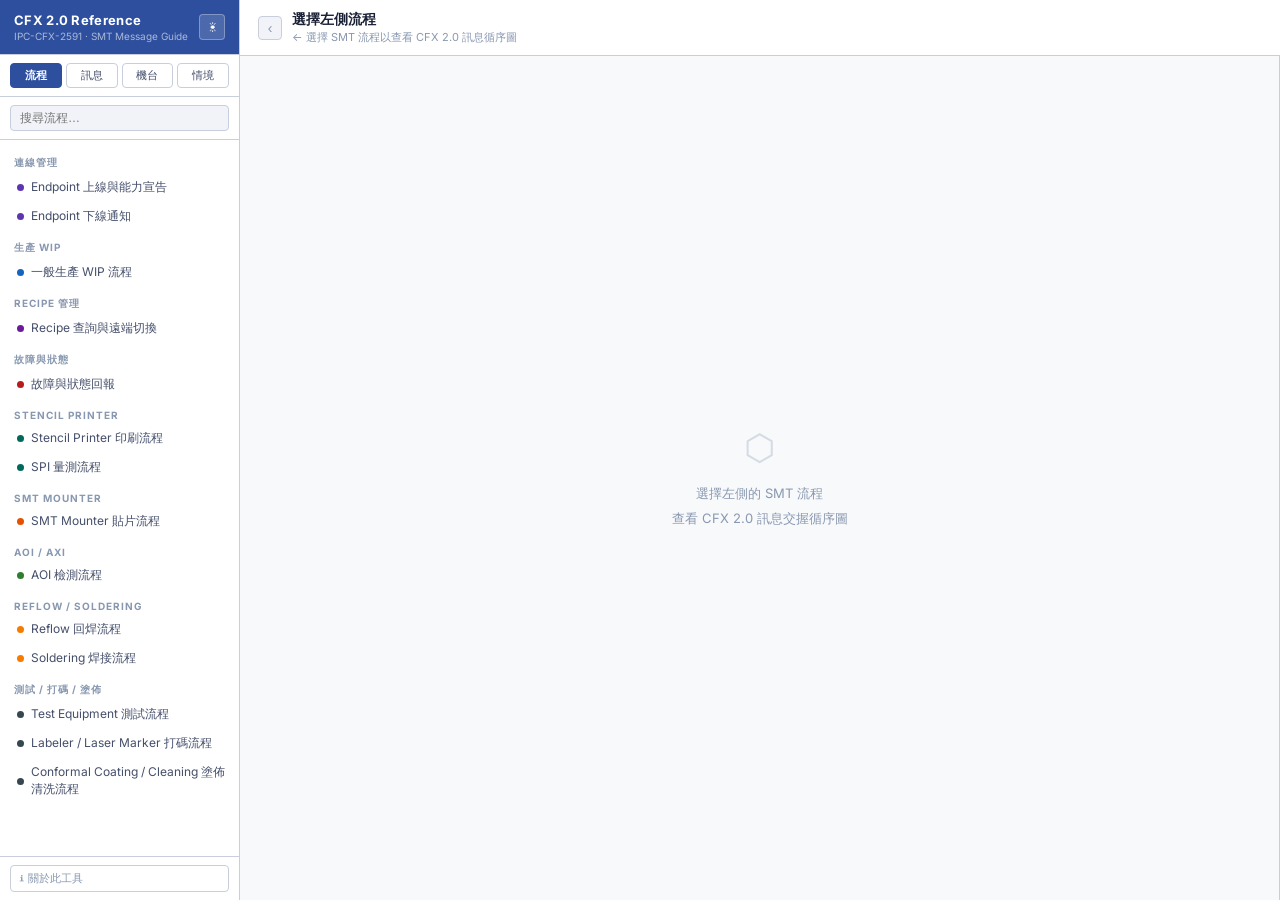
==== index.html @ fb894d46 "feat(ui): add About modal with data source and disclaimer - #sb-footer button 'ℹ 關於此工具' at sidebar b" ====
<!DOCTYPE html>
<html lang="zh-TW">
<head>
<meta charset="UTF-8">
<meta name="viewport" content="width=device-width, initial-scale=1.0">
<title>CFX 2.0 Message Reference</title>
<link rel="preconnect" href="https://fonts.googleapis.com">
<link rel="preconnect" href="https://fonts.gstatic.com" crossorigin>
<link href="https://fonts.googleapis.com/css2?family=Inter:wght@400;500;600;700&display=swap" rel="stylesheet">
<link rel="stylesheet" href="styles.css">
</head>
<body>
<div id="sidebar">
  <header>
    <div style="display:flex;align-items:center;justify-content:space-between">
      <div><h1>CFX 2.0 Reference</h1><p>IPC-CFX-2591 · SMT Message Guide</p></div>
      <button id="theme-toggle" title="切換深色/亮色模式" aria-label="Toggle dark mode">☀</button>
    </div>
  </header>
  <div id="mode-toggle">
    <button class="mtbtn active" data-mode="flows">流程</button>
    <button class="mtbtn" data-mode="messages">訊息</button>
    <button class="mtbtn" data-mode="machines">機台</button>
    <button class="mtbtn" data-mode="scenarios">情境</button>
  </div>
  <div id="search-wrap"><input id="search" placeholder="搜尋流程…"></div>
  <div id="flow-list"></div>
  <footer id="sb-footer">
    <button id="about-btn" title="資料來源與免責聲明">ℹ 關於此工具</button>
  </footer>
</div>

<!-- About Modal -->
<div id="about-modal" class="modal-overlay" hidden>
  <div class="modal-box" role="dialog" aria-modal="true" aria-labelledby="modal-title">
    <div class="modal-header">
      <h3 id="modal-title">關於 CFX 2.0 Reference</h3>
      <button class="modal-close" id="about-close" aria-label="關閉">✕</button>
    </div>
    <div class="modal-body">
      <section>
        <h4>📋 資料來源</h4>
        <p>本工具內容依據 <strong>IPC-CFX-2591</strong>（Connected Factory Exchange）標準規範整理，訊息定義與流程說明參考自：</p>
        <ul>
          <li>IPC-CFX-2591 官方標準文件</li>
          <li><a href="https://www.connectedfactoryexchange.com" target="_blank" rel="noopener">connectedfactoryexchange.com</a> 提供的 SDK 與範例</li>
        </ul>
        <p>訊息資料由人工整理匯入，共收錄 183 筆 CFX 訊息定義。</p>
      </section>
      <section>
        <h4>⚠️ 免責聲明</h4>
        <p>本工具為<strong>非官方</strong>參考用途，僅供學習與開發參考。</p>
        <ul>
          <li>資料內容可能未反映最新版本標準，不保證完整性或正確性</li>
          <li>正式系統實作請以 IPC 發布之官方標準文件為準</li>
          <li>本工具不隸屬於 IPC 組織，亦未獲其背書</li>
        </ul>
      </section>
      <section>
        <h4>🔗 開放原始碼</h4>
        <p>本工具以 MIT 授權開放原始碼，歡迎回報問題或貢獻：<br>
        <a href="https://github.com/FrankLuPcEng/cfx2-reference" target="_blank" rel="noopener">github.com/FrankLuPcEng/cfx2-reference</a></p>
      </section>
    </div>
  </div>
</div>
<div id="main">
  <div id="topbar">
    <button id="sb-toggle" title="收合 / 展開側邊欄" aria-label="Toggle sidebar">‹</button>
    <div style="flex:1">
      <nav id="breadcrumb" style="display:none" aria-label="breadcrumb navigation"></nav>
      <h2 id="ftitle">選擇左側流程</h2><p id="fdesc">← 選擇 SMT 流程以查看 CFX 2.0 訊息循序圖</p>
    </div>
    <span id="fbadge" class="badge" style="display:none"></span>
  </div>
  <div id="view-bar" style="display:none">
    <button class="vbtn active" data-view="diagram">⬡ 流程圖</button>
    <button class="vbtn" data-view="list">≡ 訊息列表</button>
  </div>
  <div class="filter-bar" id="fbar" style="display:none">
    <span style="font-size:10px;color:var(--text3);margin-right:4px">顯示：</span>
    <button class="fbtn active" data-filter="all">全部</button>
    <button class="fbtn" data-filter="request">Request</button>
    <button class="fbtn" data-filter="response">Response</button>
    <button class="fbtn" data-filter="event">Event</button>
  </div>
  <div id="content">
    <div id="seq-panel">
      <div id="empty-state"><div class="ico">⬡</div><p style="font-size:13px;line-height:1.9">選擇左側的 SMT 流程<br>查看 CFX 2.0 訊息交握循序圖</p></div>
      <div id="seqc"></div>
    </div>
    <div id="list-panel" style="display:none"><div id="listc"></div></div>
    <div id="detail-panel" class="hidden"><div id="dp-handle" title="拖曳調整寬度"></div><div id="di"><p style="color:var(--text3);font-size:12px;padding:10px 0">點擊循序圖中的訊息查看格式規範</p></div></div>
  </div>
</div>
<script type="module" src="app.js"></script>
</body>
</html>
---- styles.css ----
:root {
  --bg:#f8f9fb; --bg2:#ffffff; --bg3:#f1f3f8; --bg4:#e8ebf4;
  --border:#c8cedc; --border2:#a0aabe; --accent:#4f6db8; --accent2:#2d4f9e;
  --green:#1a7a40; --amber:#b45d00; --red:#c0392b;
  --text:#1a2035; --text2:#454f6b; --text3:#8898b0;
  --mono:'Courier New',monospace; --sans:'Inter',system-ui,-apple-system,sans-serif;
  --shadow:0 1px 4px rgba(0,0,0,0.08);
}
[data-theme="dark"] {
  --bg:#161922; --bg2:#1f2335; --bg3:#252a3d; --bg4:#2c3250;
  --border:#2e3450; --border2:#454e70; --accent:#6b8dd6; --accent2:#4f6db8;
  --green:#3dba6e; --amber:#e0922a; --red:#e05252;
  --text:#dde1f0; --text2:#9ca3bf; --text3:#556080;
  --shadow:0 1px 6px rgba(0,0,0,0.35);
}
*{box-sizing:border-box;margin:0;padding:0;}
body{background:var(--bg);color:var(--text);font-family:var(--sans);font-size:13px;display:flex;height:100vh;overflow:hidden;transition:background 0.2s,color 0.2s;}
#sidebar{width:240px;min-width:240px;background:var(--bg2);border-right:1px solid var(--border);display:flex;flex-direction:column;overflow:hidden;box-shadow:var(--shadow);transition:width 0.22s ease,min-width 0.22s ease,background 0.2s;}
#sidebar.collapsed{width:0;min-width:0;border-right:none;}
#sidebar header{padding:12px 14px;border-bottom:1px solid var(--border);background:var(--accent2);}
#sidebar header h1{font-size:13px;font-weight:700;color:#fff;letter-spacing:0.3px;}
#sidebar header p{font-size:10px;color:rgba(255,255,255,0.6);margin-top:2px;}
#theme-toggle{background:rgba(255,255,255,0.15);border:1px solid rgba(255,255,255,0.3);color:#fff;border-radius:4px;width:26px;height:26px;font-size:13px;cursor:pointer;flex-shrink:0;display:flex;align-items:center;justify-content:center;transition:background 0.15s;}
#theme-toggle:hover{background:rgba(255,255,255,0.28);}
#search-wrap{padding:8px 10px;border-bottom:1px solid var(--border);}
#search{width:100%;background:var(--bg3);border:1px solid var(--border);border-radius:4px;color:var(--text);font-size:12px;padding:5px 9px;outline:none;}
#search:focus{border-color:var(--accent);}
#flow-list{overflow-y:auto;flex:1;padding:6px 0;}
#sb-footer{border-top:1px solid var(--border);padding:8px 10px;flex-shrink:0;}
#about-btn{width:100%;background:none;border:1px solid var(--border);border-radius:4px;color:var(--text3);font-size:11px;padding:5px 8px;cursor:pointer;text-align:left;transition:background 0.15s,color 0.15s;}
#about-btn:hover{background:var(--bg3);color:var(--text);}
/* Modal */
.modal-overlay{position:fixed;inset:0;background:rgba(0,0,0,0.55);display:flex;align-items:center;justify-content:center;z-index:1000;backdrop-filter:blur(2px);}
.modal-overlay[hidden]{display:none;}
.modal-box{background:var(--bg2);border:1px solid var(--border);border-radius:10px;width:min(560px,92vw);max-height:85vh;display:flex;flex-direction:column;box-shadow:0 20px 60px rgba(0,0,0,0.35);animation:modal-in 0.18s ease;}
@keyframes modal-in{from{opacity:0;transform:translateY(-12px)}to{opacity:1;transform:translateY(0)}}
.modal-header{display:flex;align-items:center;justify-content:space-between;padding:16px 20px;border-bottom:1px solid var(--border);}
.modal-header h3{font-size:15px;font-weight:700;}
.modal-close{background:none;border:none;color:var(--text3);font-size:16px;cursor:pointer;width:28px;height:28px;border-radius:4px;display:flex;align-items:center;justify-content:center;transition:background 0.1s;}
.modal-close:hover{background:var(--bg3);color:var(--text);}
.modal-body{overflow-y:auto;padding:20px;display:flex;flex-direction:column;gap:20px;}
.modal-body section h4{font-size:12px;font-weight:700;text-transform:uppercase;letter-spacing:0.5px;color:var(--text3);margin-bottom:8px;}
.modal-body section p{font-size:13px;line-height:1.7;color:var(--text2);margin-bottom:6px;}
.modal-body section ul{padding-left:18px;display:flex;flex-direction:column;gap:4px;}
.modal-body section li{font-size:12px;line-height:1.6;color:var(--text2);}
.modal-body a{color:var(--accent);text-decoration:none;}
.modal-body a:hover{text-decoration:underline;}
.grp-hdr{font-size:10px;font-weight:700;letter-spacing:1px;text-transform:uppercase;color:var(--text3);padding:10px 14px 3px;}
.flow-item{display:flex;align-items:center;gap:7px;padding:6px 14px;cursor:pointer;border-left:3px solid transparent;font-size:12px;color:var(--text2);transition:all 0.1s;}
.flow-item:hover{background:var(--bg3);color:var(--text);}
.flow-item.active{background:var(--bg4);border-left-color:var(--accent);color:var(--accent2);font-weight:600;}
.dot{width:7px;height:7px;border-radius:50%;flex-shrink:0;}
#main{flex:1;display:flex;flex-direction:column;overflow:hidden;transition:background 0.2s;}
#topbar{padding:10px 18px;border-bottom:1px solid var(--border);background:var(--bg2);display:flex;align-items:center;gap:10px;transition:background 0.2s,border-color 0.2s;}
#sb-toggle{background:var(--bg3);border:1px solid var(--border);border-radius:4px;color:var(--text3);width:24px;height:24px;font-size:14px;cursor:pointer;flex-shrink:0;display:flex;align-items:center;justify-content:center;transition:background 0.15s,color 0.15s;}
#sb-toggle:hover{background:var(--bg4);color:var(--text);}
#topbar h2{font-size:14px;font-weight:700;flex:1;}
#topbar p{font-size:11px;color:var(--text3);margin-top:1px;}
.badge{font-size:10px;font-weight:700;padding:2px 8px;border-radius:20px;border:1px solid;flex-shrink:0;}
.filter-bar{display:flex;gap:5px;padding:8px 18px;border-bottom:1px solid var(--border);background:var(--bg2);align-items:center;}
.fbtn{font-size:11px;padding:3px 10px;border-radius:20px;border:1px solid var(--border2);background:none;color:var(--text2);cursor:pointer;}
.fbtn:hover{border-color:var(--accent);color:var(--accent2);}
.fbtn.active{background:var(--accent2);border-color:var(--accent2);color:#fff;}
#content{flex:1;display:flex;overflow:hidden;}
#seq-panel{flex:1;overflow:auto;padding:24px 28px;background:var(--bg);}
#empty-state{display:flex;flex-direction:column;align-items:center;justify-content:center;height:100%;color:var(--text3);text-align:center;}
#empty-state .ico{font-size:36px;margin-bottom:12px;opacity:0.3;}
#detail-panel{width:400px;min-width:400px;background:var(--bg2);border-left:1px solid var(--border);overflow-y:auto;position:relative;transition:width 0.2s;}
#detail-panel.resizing{transition:none;}
#dp-handle{position:absolute;left:0;top:0;bottom:0;width:5px;cursor:col-resize;background:transparent;z-index:10;transition:background 0.15s;}
#dp-handle:hover,#dp-handle.dragging{background:var(--accent);opacity:0.45;}
#main.msg-mode #seq-panel{display:none;}
#main.msg-mode #detail-panel,
#main.msg-mode #detail-panel.hidden{width:100%;min-width:0;border-left:none;overflow-y:auto;}
#detail-panel.hidden{width:0;min-width:0;overflow:hidden;}
#di{padding:18px;min-width:0;}
.dt{font-size:15px;font-weight:700;margin-bottom:2px;}
.ds{font-size:11px;color:var(--text3);margin-bottom:10px;}
.sl{font-size:10px;font-weight:700;text-transform:uppercase;letter-spacing:1px;color:var(--text3);margin:14px 0 6px;border-top:1px solid var(--border);padding-top:10px;}
.sl:first-of-type{border-top:none;padding-top:0;margin-top:6px;}
.cb{background:var(--bg3);border:1px solid var(--border);border-radius:4px;padding:10px 12px;font-family:var(--mono);font-size:11px;color:var(--accent);overflow-x:auto;line-height:1.6;white-space:pre;position:relative;}
.cb-wrap{position:relative;}
.copy-btn{position:absolute;top:6px;right:6px;background:var(--bg4);border:1px solid var(--border2);color:var(--text2);font-size:10px;padding:2px 8px;border-radius:3px;cursor:pointer;opacity:0;transition:opacity 0.15s,background 0.1s;}
.cb-wrap:hover .copy-btn{opacity:1;}
.copy-btn:hover{background:var(--accent2);border-color:var(--accent2);color:#fff;}
.copy-btn.copied{background:var(--green);border-color:var(--green);color:#fff;opacity:1;}
.ft{width:100%;border-collapse:collapse;font-size:11.5px;}
.ft th{text-align:left;color:var(--text3);font-size:10px;font-weight:700;text-transform:uppercase;letter-spacing:0.7px;padding:5px 7px;border-bottom:1px solid var(--border);background:var(--bg3);}
.ft td{padding:6px 7px;border-bottom:1px solid var(--border);vertical-align:top;}
.ft tr:last-child td{border-bottom:none;}
.fn{font-family:var(--mono);color:var(--accent2);font-size:11px;}
.ftype{font-family:var(--mono);color:var(--amber);font-size:11px;}
.rb{font-size:9px;padding:1px 5px;border-radius:3px;font-weight:700;}
.rb.req{background:#fde8e8;color:#c0392b;border:1px solid #f5c6c6;}
.rb.opt{background:#f1f3f8;color:var(--text3);border:1px solid var(--border);}
.nb{background:var(--bg3);border:1px solid var(--amber);border-radius:4px;padding:8px 10px;font-size:11px;color:var(--amber);margin-top:8px;line-height:1.6;}
.xbtn{float:right;background:none;border:1px solid var(--border);color:var(--text3);font-size:12px;width:22px;height:22px;border-radius:3px;cursor:pointer;}
.xbtn:hover{background:var(--bg3);}
::-webkit-scrollbar{width:5px;height:5px;}
::-webkit-scrollbar-track{background:transparent;}
::-webkit-scrollbar-thumb{background:var(--border2);border-radius:3px;}
#mode-toggle{display:flex;gap:4px;padding:8px 10px;border-bottom:1px solid var(--border);}
.mtbtn{flex:1;font-size:11px;padding:4px 0;border-radius:4px;border:1px solid var(--border);background:none;color:var(--text2);cursor:pointer;font-weight:500;}
.mtbtn:hover{border-color:var(--accent);color:var(--accent2);}
.mtbtn.active{background:var(--accent2);border-color:var(--accent2);color:#fff;font-weight:600;}
.msg-item{display:flex;align-items:center;gap:7px;padding:5px 14px;cursor:pointer;border-left:3px solid transparent;font-size:12px;color:var(--text2);transition:all 0.1s;}
.msg-item:hover{background:var(--bg3);color:var(--text);}
.msg-item.active{background:var(--bg4);border-left-color:var(--accent);color:var(--accent2);}
.msg-dir{font-size:8px;font-weight:700;padding:1px 4px;border-radius:3px;border:1px solid;flex-shrink:0;letter-spacing:0.5px;}
.msg-name{overflow:hidden;text-overflow:ellipsis;white-space:nowrap;}
/* ── Machine perspective ───────────────────────── */
.machine-item{display:flex;align-items:center;gap:7px;padding:6px 14px;cursor:pointer;border-left:3px solid transparent;font-size:12px;color:var(--text2);transition:all 0.1s;}
.machine-item:hover{background:var(--bg3);color:var(--text);}
.machine-item.active{background:var(--bg4);border-left-color:var(--accent);color:var(--accent2);font-weight:600;}
.mach-detail{padding:8px 0 24px;}
.mach-section-hdr{font-size:10px;font-weight:700;text-transform:uppercase;letter-spacing:1px;color:var(--text3);padding:14px 24px 6px;border-top:1px solid var(--border);}
.mach-section-hdr:first-child{border-top:none;}
.flow-card{display:flex;align-items:flex-start;gap:10px;padding:9px 24px;cursor:pointer;border-left:3px solid transparent;transition:all 0.1s;}
.flow-card:hover{background:var(--bg3);border-left-color:var(--accent);}
.flow-card-body{flex:1;min-width:0;}
.flow-card-label{font-size:13px;font-weight:600;color:var(--text);}
.flow-card-desc{font-size:11px;color:var(--text3);margin-top:2px;white-space:nowrap;overflow:hidden;text-overflow:ellipsis;}
.flow-card-badge{font-size:9px;font-weight:700;padding:2px 7px;border-radius:20px;border:1px solid;white-space:nowrap;flex-shrink:0;align-self:center;}
.mach-summary{padding:14px 24px;font-size:11px;color:var(--text3);border-top:1px solid var(--border);margin-top:4px;}
.no-specific{padding:10px 24px;font-size:12px;color:var(--text3);font-style:italic;}
/* ── Breadcrumb ─────────────────────────────────── */
#breadcrumb{font-size:10px;color:var(--text3);margin-bottom:4px;display:flex;align-items:center;gap:0;flex-wrap:wrap;}
#breadcrumb a{color:var(--text3);text-decoration:none;transition:color 0.1s;}
#breadcrumb a:hover{color:var(--accent);}
.bc-sep{margin:0 5px;opacity:0.45;}
.bc-dot{width:6px;height:6px;border-radius:50%;display:inline-block;margin-right:3px;vertical-align:middle;}
.bc-cur{color:var(--text2);font-weight:600;}
/* ── View toggle bar ────────────────────────────── */
#view-bar{display:flex;gap:6px;padding:7px 18px;border-bottom:1px solid var(--border);background:var(--bg2);align-items:center;}
.vbtn{font-size:11px;padding:3px 12px;border-radius:4px;border:1px solid var(--border);background:none;color:var(--text2);cursor:pointer;font-weight:500;transition:all 0.1s;}
.vbtn:hover{border-color:var(--accent);color:var(--accent2);}
.vbtn.active{background:var(--accent2);border-color:var(--accent2);color:#fff;font-weight:600;}
/* ── List panel ─────────────────────────────────── */
#list-panel{flex:1;overflow:auto;padding:16px 24px;background:var(--bg);}
.list-step{display:flex;align-items:center;gap:8px;padding:7px 10px;border-radius:5px;cursor:pointer;transition:background 0.1s;border:1px solid transparent;margin-bottom:3px;}
.list-step:hover{background:var(--bg3);}
.list-step.active{background:var(--bg4);border-color:var(--accent);}
.list-step.no-spec{cursor:default;opacity:0.65;}
.list-step-num{width:20px;height:20px;border-radius:50%;background:var(--bg4);color:var(--text3);font-size:9px;font-weight:700;display:flex;align-items:center;justify-content:center;flex-shrink:0;}
.list-step.active .list-step-num{background:var(--accent2);color:#fff;}
.list-step-via{font-size:10px;color:var(--text3);flex-shrink:0;white-space:nowrap;min-width:100px;}
.list-step-name{font-size:11px;color:var(--text);font-family:var(--mono);overflow:hidden;text-overflow:ellipsis;white-space:nowrap;flex:1;}
.list-step-name.raw{color:var(--text3);}
.list-step-note{font-size:9px;color:var(--text3);font-style:italic;white-space:nowrap;}
/* ── Participant chips (in overview) ────────────── */
.part-chips{display:flex;flex-wrap:wrap;gap:4px;margin-top:6px;}
.part-chip{font-size:9px;padding:2px 7px;border-radius:10px;border:1px solid var(--border);color:var(--text3);background:var(--bg3);}
/* ── SVG active glow (applied via class on outer div) ── */
.seqc-has-active svg [data-msg].msg-active rect{stroke-width:2;}

.scenario-item{display:flex;align-items:center;gap:7px;padding:6px 14px;cursor:pointer;border-left:3px solid transparent;font-size:12px;color:var(--text2);transition:all 0.1s;}
.scenario-item:hover{background:var(--bg3);color:var(--text);}
.scenario-item.active{background:var(--bg4);border-left-color:var(--accent);color:var(--accent2);font-weight:600;}
.scenario-item-icon{font-size:14px;line-height:1;flex-shrink:0;}
.scenario-item-body{min-width:0;}
.scenario-item-label{font-weight:600;white-space:nowrap;overflow:hidden;text-overflow:ellipsis;}
.scenario-item-desc{font-size:10px;color:var(--text3);white-space:nowrap;overflow:hidden;text-overflow:ellipsis;}
.scenario-detail{padding:8px 0 24px;}
.scenario-narrative{padding:12px 24px 16px;font-size:12px;color:var(--text2);line-height:1.7;font-style:italic;border-bottom:1px solid var(--border);}
.scenario-step-num{display:inline-flex;align-items:center;justify-content:center;width:20px;height:20px;border-radius:50%;background:var(--accent);color:#fff;font-size:10px;font-weight:700;flex-shrink:0;margin-top:2px;}
.machine-chip{display:inline-block;font-size:9px;padding:1px 6px;border-radius:10px;border:1px solid var(--border);color:var(--text3);margin:2px 2px 0 0;}
.scenario-chips{padding:4px 24px 2px 57px;display:flex;flex-wrap:wrap;gap:2px;}
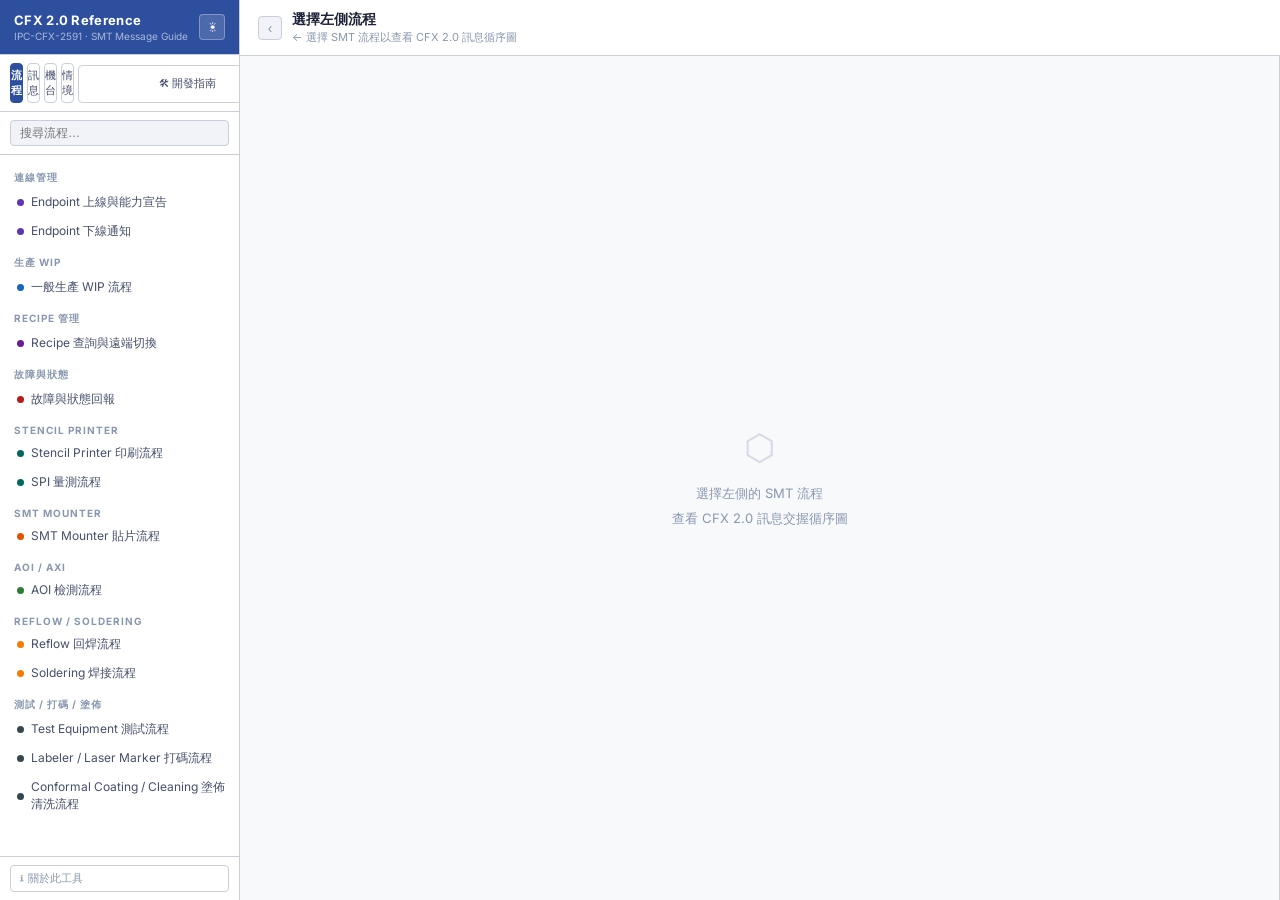
==== commit 77860d3c: "feat(dev-guide): add Developer Guide mode and message panel enrichment Feature A - Dev Guide (new 5t" ====
--- a/index.html
+++ b/index.html
@@ -22,6 +22,7 @@
     <button class="mtbtn" data-mode="messages">訊息</button>
     <button class="mtbtn" data-mode="machines">機台</button>
     <button class="mtbtn" data-mode="scenarios">情境</button>
+    <button class="mtbtn mtbtn-guide" data-mode="guide">🛠 開發指南</button>
   </div>
   <div id="search-wrap"><input id="search" placeholder="搜尋流程…"></div>
   <div id="flow-list"></div>
--- a/styles.css
+++ b/styles.css
@@ -165,3 +165,70 @@
 .scenario-step-num{display:inline-flex;align-items:center;justify-content:center;width:20px;height:20px;border-radius:50%;background:var(--accent);color:#fff;font-size:10px;font-weight:700;flex-shrink:0;margin-top:2px;}
 .machine-chip{display:inline-block;font-size:9px;padding:1px 6px;border-radius:10px;border:1px solid var(--border);color:var(--text3);margin:2px 2px 0 0;}
 .scenario-chips{padding:4px 24px 2px 57px;display:flex;flex-wrap:wrap;gap:2px;}
+
+/* ── Guide mode button (5th, full-width row) ───────── */
+.mtbtn-guide{flex:1 0 100%;margin-top:2px;font-size:10.5px;}
+
+/* ── Guide sidebar TOC ──────────────────────────────── */
+.guide-toc-item{display:flex;align-items:center;gap:8px;padding:7px 14px;cursor:pointer;border-left:3px solid transparent;font-size:12px;color:var(--text2);transition:all 0.1s;}
+.guide-toc-item:hover{background:var(--bg3);color:var(--text);}
+.guide-toc-item.active{background:var(--bg4);border-left-color:var(--accent);color:var(--accent2);font-weight:600;}
+.guide-toc-icon{font-size:14px;line-height:1;flex-shrink:0;}
+
+/* ── Guide main content ─────────────────────────────── */
+.guide-content{max-width:760px;padding-bottom:40px;}
+.guide-section{margin-bottom:36px;}
+.guide-section h3{font-size:16px;font-weight:700;color:var(--text);margin-bottom:6px;}
+.guide-section h4{font-size:12px;font-weight:700;text-transform:uppercase;letter-spacing:0.5px;color:var(--text3);margin:18px 0 8px;}
+.guide-section p{font-size:12.5px;color:var(--text2);line-height:1.75;margin-bottom:8px;}
+.guide-section ul,.guide-section ol{padding-left:20px;display:flex;flex-direction:column;gap:4px;margin-bottom:8px;}
+.guide-section li{font-size:12px;color:var(--text2);line-height:1.6;}
+.guide-divider{border:none;border-top:1px solid var(--border);margin:8px 0 28px;}
+
+/* Architecture diagram */
+.arch-diagram{display:flex;align-items:center;justify-content:center;gap:0;margin:16px 0;padding:16px;background:var(--bg3);border:1px solid var(--border);border-radius:8px;flex-wrap:wrap;gap:4px;}
+.arch-box{background:var(--bg2);border:2px solid var(--border2);border-radius:6px;padding:10px 14px;text-align:center;min-width:110px;}
+.arch-box.highlight{border-color:var(--accent);background:var(--accent)18;}
+.arch-box-title{font-size:12px;font-weight:700;color:var(--text);}
+.arch-box-sub{font-size:10px;color:var(--text3);margin-top:2px;}
+.arch-arrow{display:flex;flex-direction:column;align-items:center;gap:2px;padding:0 4px;}
+.arch-arrow-line{font-size:18px;color:var(--accent);line-height:1;}
+.arch-arrow-label{font-size:9px;color:var(--text3);white-space:nowrap;text-align:center;}
+
+/* Pseudo-code block */
+.guide-code{background:var(--bg3);border:1px solid var(--border);border-radius:6px;padding:12px 14px;font-family:var(--mono);font-size:11.5px;color:var(--accent);line-height:1.7;white-space:pre;overflow-x:auto;margin:8px 0 4px;}
+.guide-code-note{font-size:10px;color:var(--text3);margin-bottom:12px;font-style:italic;}
+
+/* CFXHandle breakdown */
+.handle-breakdown{display:flex;gap:0;margin:12px 0;border:1px solid var(--border);border-radius:6px;overflow:hidden;}
+.handle-part{flex:1;padding:8px 10px;text-align:center;border-right:1px solid var(--border);}
+.handle-part:last-child{border-right:none;}
+.handle-part-val{font-family:var(--mono);font-size:11px;font-weight:700;color:var(--accent2);}
+.handle-part-label{font-size:9px;color:var(--text3);margin-top:3px;}
+
+/* Step list for getting-started */
+.guide-steps{display:flex;flex-direction:column;gap:12px;margin:8px 0;}
+.guide-step{display:flex;gap:12px;align-items:flex-start;}
+.guide-step-num{width:24px;height:24px;border-radius:50%;background:var(--accent2);color:#fff;font-size:11px;font-weight:700;display:flex;align-items:center;justify-content:center;flex-shrink:0;margin-top:1px;}
+.guide-step-body{flex:1;min-width:0;}
+.guide-step-title{font-size:12.5px;font-weight:600;color:var(--text);margin-bottom:3px;}
+.guide-step-desc{font-size:11.5px;color:var(--text2);line-height:1.6;}
+
+/* Pattern cards */
+.guide-pattern{background:var(--bg3);border:1px solid var(--border);border-radius:6px;padding:14px;margin-bottom:12px;}
+.guide-pattern-title{font-size:12px;font-weight:700;color:var(--text);margin-bottom:6px;}
+
+/* ── Flow backlinks (in message detail panel) ──────── */
+.flow-chips{display:flex;flex-wrap:wrap;gap:5px;margin-top:4px;}
+.flow-chip{font-size:10px;padding:2px 9px;border-radius:12px;border:1px solid var(--border);color:var(--text2);background:none;cursor:pointer;transition:all 0.1s;}
+.flow-chip:hover{background:var(--bg3);filter:brightness(1.1);}
+
+/* ── AMQP topic row (in message detail panel) ─────── */
+.amqp-topic-row{display:flex;align-items:center;gap:7px;padding:6px 10px;background:var(--bg3);border:1px solid var(--border);border-radius:5px;margin:10px 0 4px;flex-wrap:wrap;}
+.amqp-topic-label{font-size:9px;font-weight:700;text-transform:uppercase;letter-spacing:0.7px;color:var(--text3);flex-shrink:0;}
+.amqp-topic-val{font-family:var(--mono);font-size:11px;color:var(--accent2);flex:1;min-width:0;overflow:hidden;text-overflow:ellipsis;white-space:nowrap;}
+.amqp-topic-val em{color:var(--text3);font-style:italic;}
+.amqp-topic-note{font-size:11px;color:var(--text3);font-style:italic;}
+.amqp-copy-btn{font-size:9px;padding:2px 7px;border-radius:3px;border:1px solid var(--border2);background:none;color:var(--text3);cursor:pointer;flex-shrink:0;transition:all 0.1s;}
+.amqp-copy-btn:hover{background:var(--accent2);border-color:var(--accent2);color:#fff;}
+.amqp-copy-btn.copied{background:var(--green);border-color:var(--green);color:#fff;}
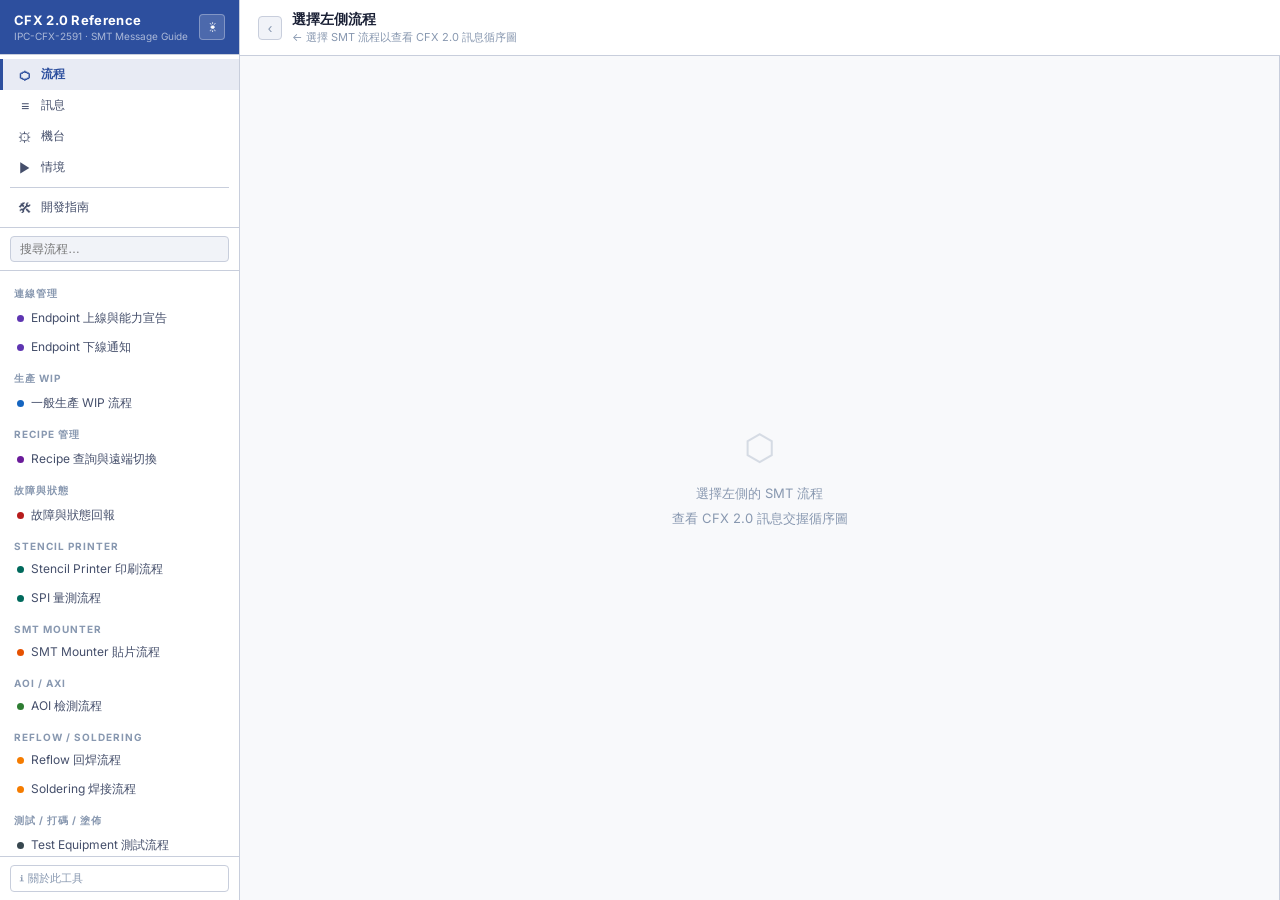
==== commit 44e158a7: "refactor: replace #mode-toggle tabs with #mode-nav Activity Bar nav - Replace horizontal tab buttons" ====
--- a/index.html
+++ b/index.html
@@ -17,13 +17,14 @@
       <button id="theme-toggle" title="切換深色/亮色模式" aria-label="Toggle dark mode">☀</button>
     </div>
   </header>
-  <div id="mode-toggle">
-    <button class="mtbtn active" data-mode="flows">流程</button>
-    <button class="mtbtn" data-mode="messages">訊息</button>
-    <button class="mtbtn" data-mode="machines">機台</button>
-    <button class="mtbtn" data-mode="scenarios">情境</button>
-    <button class="mtbtn mtbtn-guide" data-mode="guide">🛠 開發指南</button>
-  </div>
+  <nav id="mode-nav" aria-label="視角選擇">
+    <button class="nav-item active" data-mode="flows"><span class="nav-item-icon">⬡</span>流程</button>
+    <button class="nav-item" data-mode="messages"><span class="nav-item-icon">≡</span>訊息</button>
+    <button class="nav-item" data-mode="machines"><span class="nav-item-icon">⚙</span>機台</button>
+    <button class="nav-item" data-mode="scenarios"><span class="nav-item-icon">▶</span>情境</button>
+    <div class="nav-sep"></div>
+    <button class="nav-item" data-mode="guide"><span class="nav-item-icon">🛠</span>開發指南</button>
+  </nav>
   <div id="search-wrap"><input id="search" placeholder="搜尋流程…"></div>
   <div id="flow-list"></div>
   <footer id="sb-footer">
--- a/styles.css
+++ b/styles.css
@@ -99,10 +99,12 @@
 ::-webkit-scrollbar{width:5px;height:5px;}
 ::-webkit-scrollbar-track{background:transparent;}
 ::-webkit-scrollbar-thumb{background:var(--border2);border-radius:3px;}
-#mode-toggle{display:flex;gap:4px;padding:8px 10px;border-bottom:1px solid var(--border);}
-.mtbtn{flex:1;font-size:11px;padding:4px 0;border-radius:4px;border:1px solid var(--border);background:none;color:var(--text2);cursor:pointer;font-weight:500;}
-.mtbtn:hover{border-color:var(--accent);color:var(--accent2);}
-.mtbtn.active{background:var(--accent2);border-color:var(--accent2);color:#fff;font-weight:600;}
+#mode-nav{border-bottom:1px solid var(--border);padding:4px 0;}
+.nav-item{display:flex;align-items:center;gap:8px;padding:7px 14px;cursor:pointer;border:none;border-left:3px solid transparent;font-size:12px;font-weight:500;color:var(--text2);background:none;width:100%;text-align:left;transition:background 0.12s,color 0.12s;}
+.nav-item:hover{background:var(--bg3);color:var(--text);}
+.nav-item.active{background:var(--bg4);border-left-color:var(--accent2);color:var(--accent2);font-weight:600;}
+.nav-item-icon{font-size:14px;line-height:1;flex-shrink:0;width:16px;text-align:center;}
+.nav-sep{height:1px;background:var(--border);margin:4px 10px;}
 .msg-item{display:flex;align-items:center;gap:7px;padding:5px 14px;cursor:pointer;border-left:3px solid transparent;font-size:12px;color:var(--text2);transition:all 0.1s;}
 .msg-item:hover{background:var(--bg3);color:var(--text);}
 .msg-item.active{background:var(--bg4);border-left-color:var(--accent);color:var(--accent2);}
@@ -166,9 +168,6 @@
 .machine-chip{display:inline-block;font-size:9px;padding:1px 6px;border-radius:10px;border:1px solid var(--border);color:var(--text3);margin:2px 2px 0 0;}
 .scenario-chips{padding:4px 24px 2px 57px;display:flex;flex-wrap:wrap;gap:2px;}
 
-/* ── Guide mode button (5th, full-width row) ───────── */
-.mtbtn-guide{flex:1 0 100%;margin-top:2px;font-size:10.5px;}
-
 /* ── Guide sidebar TOC ──────────────────────────────── */
 .guide-toc-item{display:flex;align-items:center;gap:8px;padding:7px 14px;cursor:pointer;border-left:3px solid transparent;font-size:12px;color:var(--text2);transition:all 0.1s;}
 .guide-toc-item:hover{background:var(--bg3);color:var(--text);}
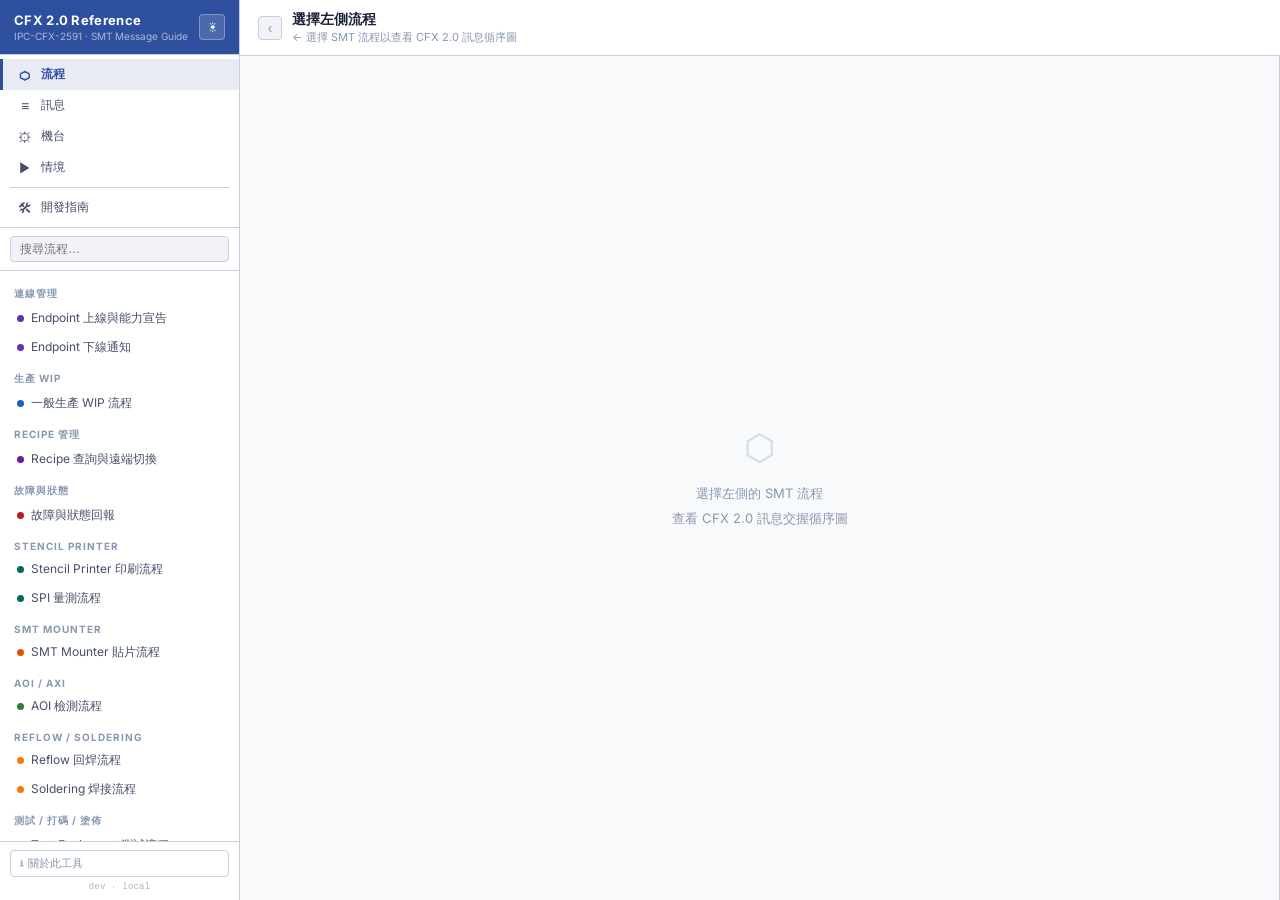
==== commit 369f2cdd: "feat: git-based version display in sidebar footer - .github/workflows/version.yml generates data/ver" ====
--- a/index.html
+++ b/index.html
@@ -3,6 +3,7 @@
 <head>
 <meta charset="UTF-8">
 <meta name="viewport" content="width=device-width, initial-scale=1.0">
+<meta name="theme-color" id="theme-color-meta" content="#2d4f9e">
 <title>CFX 2.0 Message Reference</title>
 <link rel="preconnect" href="https://fonts.googleapis.com">
 <link rel="preconnect" href="https://fonts.gstatic.com" crossorigin>
@@ -10,6 +11,7 @@
 <link rel="stylesheet" href="styles.css">
 </head>
 <body>
+<a href="#main" class="skip-link">跳至主內容</a>
 <div id="sidebar">
   <header>
     <div style="display:flex;align-items:center;justify-content:space-between">
@@ -18,17 +20,18 @@
     </div>
   </header>
   <nav id="mode-nav" aria-label="視角選擇">
-    <button class="nav-item active" data-mode="flows"><span class="nav-item-icon">⬡</span>流程</button>
-    <button class="nav-item" data-mode="messages"><span class="nav-item-icon">≡</span>訊息</button>
-    <button class="nav-item" data-mode="machines"><span class="nav-item-icon">⚙</span>機台</button>
-    <button class="nav-item" data-mode="scenarios"><span class="nav-item-icon">▶</span>情境</button>
+    <button class="nav-item active" data-mode="flows"><span class="nav-item-icon" aria-hidden="true">⬡</span>流程</button>
+    <button class="nav-item" data-mode="messages"><span class="nav-item-icon" aria-hidden="true">≡</span>訊息</button>
+    <button class="nav-item" data-mode="machines"><span class="nav-item-icon" aria-hidden="true">⚙</span>機台</button>
+    <button class="nav-item" data-mode="scenarios"><span class="nav-item-icon" aria-hidden="true">▶</span>情境</button>
     <div class="nav-sep"></div>
-    <button class="nav-item" data-mode="guide"><span class="nav-item-icon">🛠</span>開發指南</button>
+    <button class="nav-item" data-mode="guide"><span class="nav-item-icon" aria-hidden="true">🛠</span>開發指南</button>
   </nav>
-  <div id="search-wrap"><input id="search" placeholder="搜尋流程…"></div>
+  <div id="search-wrap"><input id="search" placeholder="搜尋流程…" aria-label="搜尋" autocomplete="off" name="search"></div>
   <div id="flow-list"></div>
   <footer id="sb-footer">
     <button id="about-btn" title="資料來源與免責聲明">ℹ 關於此工具</button>
+    <div id="version-info" class="version-info">—</div>
   </footer>
 </div>
 
@@ -88,7 +91,7 @@
   </div>
   <div id="content">
     <div id="seq-panel">
-      <div id="empty-state"><div class="ico">⬡</div><p style="font-size:13px;line-height:1.9">選擇左側的 SMT 流程<br>查看 CFX 2.0 訊息交握循序圖</p></div>
+      <div id="empty-state"><div class="ico" aria-hidden="true">⬡</div><p style="font-size:13px;line-height:1.9">選擇左側的 SMT 流程<br>查看 CFX 2.0 訊息交握循序圖</p></div>
       <div id="seqc"></div>
     </div>
     <div id="list-panel" style="display:none"><div id="listc"></div></div>
@@ -96,5 +99,6 @@
   </div>
 </div>
 <script type="module" src="app.js"></script>
+<div id="a11y-announce" class="sr-only" aria-live="polite" aria-atomic="true"></div>
 </body>
 </html>
--- a/styles.css
+++ b/styles.css
@@ -5,6 +5,7 @@
   --text:#1a2035; --text2:#454f6b; --text3:#8898b0;
   --mono:'Courier New',monospace; --sans:'Inter',system-ui,-apple-system,sans-serif;
   --shadow:0 1px 4px rgba(0,0,0,0.08);
+  color-scheme: light;
 }
 [data-theme="dark"] {
   --bg:#161922; --bg2:#1f2335; --bg3:#252a3d; --bg4:#2c3250;
@@ -12,6 +13,7 @@
   --green:#3dba6e; --amber:#e0922a; --red:#e05252;
   --text:#dde1f0; --text2:#9ca3bf; --text3:#556080;
   --shadow:0 1px 6px rgba(0,0,0,0.35);
+  color-scheme: dark;
 }
 *{box-sizing:border-box;margin:0;padding:0;}
 body{background:var(--bg);color:var(--text);font-family:var(--sans);font-size:13px;display:flex;height:100vh;overflow:hidden;transition:background 0.2s,color 0.2s;}
@@ -25,12 +27,14 @@
 #search-wrap{padding:8px 10px;border-bottom:1px solid var(--border);}
 #search{width:100%;background:var(--bg3);border:1px solid var(--border);border-radius:4px;color:var(--text);font-size:12px;padding:5px 9px;outline:none;}
 #search:focus{border-color:var(--accent);}
+#search:focus-visible{outline:2px solid var(--accent);outline-offset:-2px;}
 #flow-list{overflow-y:auto;flex:1;padding:6px 0;}
 #sb-footer{border-top:1px solid var(--border);padding:8px 10px;flex-shrink:0;}
 #about-btn{width:100%;background:none;border:1px solid var(--border);border-radius:4px;color:var(--text3);font-size:11px;padding:5px 8px;cursor:pointer;text-align:left;transition:background 0.15s,color 0.15s;}
 #about-btn:hover{background:var(--bg3);color:var(--text);}
+.version-info{font-size:9px;color:var(--text3);text-align:center;margin-top:5px;font-family:var(--mono);opacity:0.7;letter-spacing:0.2px;}
 /* Modal */
-.modal-overlay{position:fixed;inset:0;background:rgba(0,0,0,0.55);display:flex;align-items:center;justify-content:center;z-index:1000;backdrop-filter:blur(2px);}
+.modal-overlay{position:fixed;inset:0;background:rgba(0,0,0,0.55);display:flex;align-items:center;justify-content:center;z-index:1000;backdrop-filter:blur(2px);overscroll-behavior:contain;}
 .modal-overlay[hidden]{display:none;}
 .modal-box{background:var(--bg2);border:1px solid var(--border);border-radius:10px;width:min(560px,92vw);max-height:85vh;display:flex;flex-direction:column;box-shadow:0 20px 60px rgba(0,0,0,0.35);animation:modal-in 0.18s ease;}
 @keyframes modal-in{from{opacity:0;transform:translateY(-12px)}to{opacity:1;transform:translateY(0)}}
@@ -58,7 +62,7 @@
 #topbar p{font-size:11px;color:var(--text3);margin-top:1px;}
 .badge{font-size:10px;font-weight:700;padding:2px 8px;border-radius:20px;border:1px solid;flex-shrink:0;}
 .filter-bar{display:flex;gap:5px;padding:8px 18px;border-bottom:1px solid var(--border);background:var(--bg2);align-items:center;}
-.fbtn{font-size:11px;padding:3px 10px;border-radius:20px;border:1px solid var(--border2);background:none;color:var(--text2);cursor:pointer;}
+.fbtn{font-size:11px;padding:3px 10px;border-radius:20px;border:1px solid var(--border2);background:none;color:var(--text2);cursor:pointer;touch-action:manipulation;}
 .fbtn:hover{border-color:var(--accent);color:var(--accent2);}
 .fbtn.active{background:var(--accent2);border-color:var(--accent2);color:#fff;}
 #content{flex:1;display:flex;overflow:hidden;}
@@ -100,7 +104,7 @@
 ::-webkit-scrollbar-track{background:transparent;}
 ::-webkit-scrollbar-thumb{background:var(--border2);border-radius:3px;}
 #mode-nav{border-bottom:1px solid var(--border);padding:4px 0;}
-.nav-item{display:flex;align-items:center;gap:8px;padding:7px 14px;cursor:pointer;border:none;border-left:3px solid transparent;font-size:12px;font-weight:500;color:var(--text2);background:none;width:100%;text-align:left;transition:background 0.12s,color 0.12s;}
+.nav-item{display:flex;align-items:center;gap:8px;padding:7px 14px;cursor:pointer;border:none;border-left:3px solid transparent;font-size:12px;font-weight:500;color:var(--text2);background:none;width:100%;text-align:left;transition:background 0.12s,color 0.12s;touch-action:manipulation;}
 .nav-item:hover{background:var(--bg3);color:var(--text);}
 .nav-item.active{background:var(--bg4);border-left-color:var(--accent2);color:var(--accent2);font-weight:600;}
 .nav-item-icon{font-size:14px;line-height:1;flex-shrink:0;width:16px;text-align:center;}
@@ -231,3 +235,14 @@
 .amqp-copy-btn{font-size:9px;padding:2px 7px;border-radius:3px;border:1px solid var(--border2);background:none;color:var(--text3);cursor:pointer;flex-shrink:0;transition:all 0.1s;}
 .amqp-copy-btn:hover{background:var(--accent2);border-color:var(--accent2);color:#fff;}
 .amqp-copy-btn.copied{background:var(--green);border-color:var(--green);color:#fff;}
+
+/* ── Accessibility utilities ──────────────────────── */
+.sr-only{position:absolute;width:1px;height:1px;padding:0;margin:-1px;overflow:hidden;clip:rect(0,0,0,0);white-space:nowrap;border:0;}
+.skip-link{position:absolute;top:-40px;left:8px;z-index:9999;background:var(--accent2);color:#fff;font-size:12px;font-weight:600;padding:6px 12px;border-radius:4px;text-decoration:none;transition:top 0.15s;}
+.skip-link:focus-visible{top:8px;outline:2px solid var(--text);outline-offset:2px;}
+
+/* ── Reduced motion ───────────────────────────────── */
+@media (prefers-reduced-motion: reduce) {
+  *,*::before,*::after{animation-duration:0.01ms !important;animation-iteration-count:1 !important;transition-duration:0.01ms !important;}
+  .modal-box{animation:none;}
+}
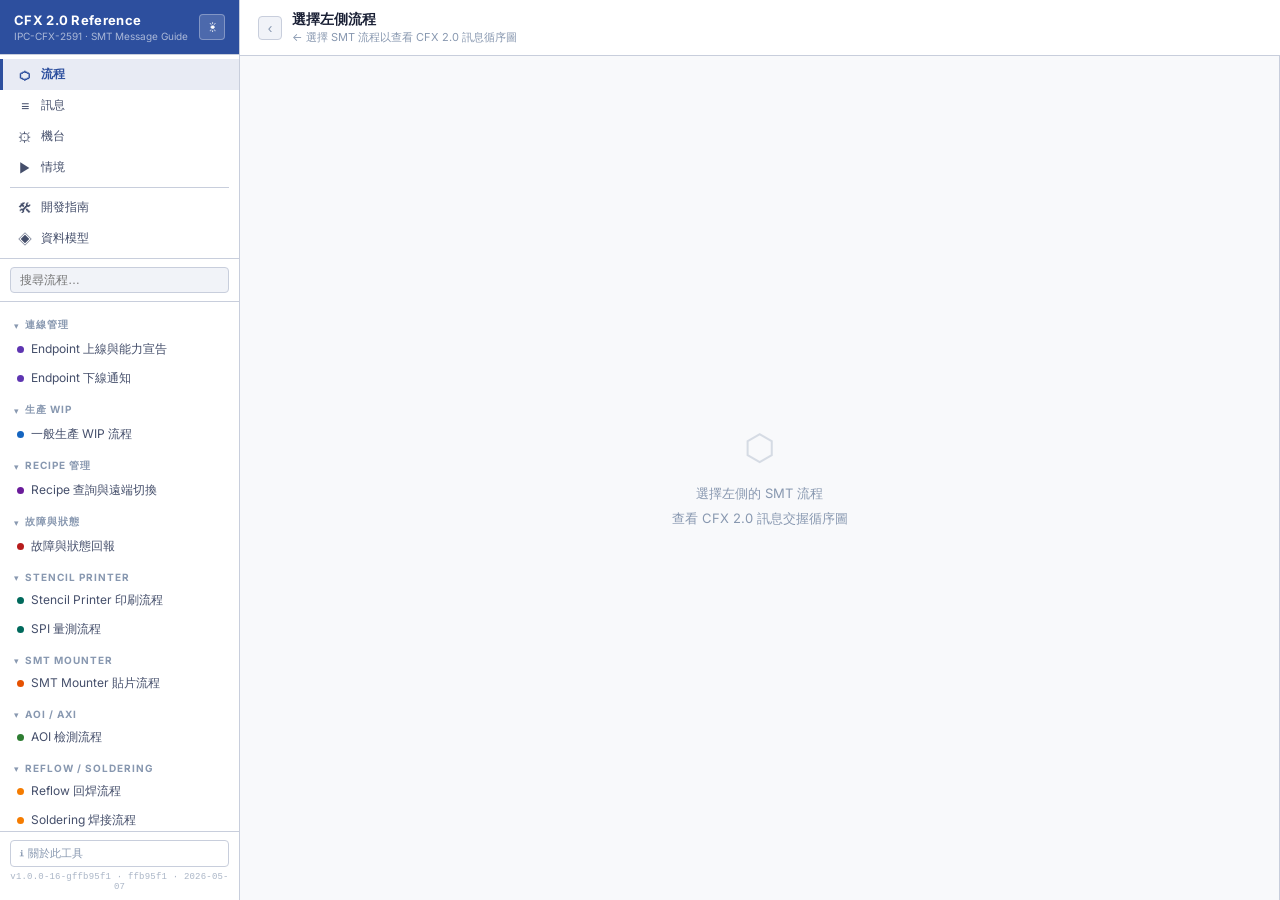
==== commit 2745f4d3: "feat: add Domain Model Viewer tab (資料模型) - Add 6th nav tab: ◈ 資料模型 (data-mode=domain) - Create js/do" ====
--- a/index.html
+++ b/index.html
@@ -26,6 +26,7 @@
     <button class="nav-item" data-mode="scenarios"><span class="nav-item-icon" aria-hidden="true">▶</span>情境</button>
     <div class="nav-sep"></div>
     <button class="nav-item" data-mode="guide"><span class="nav-item-icon" aria-hidden="true">🛠</span>開發指南</button>
+    <button class="nav-item" data-mode="domain"><span class="nav-item-icon" aria-hidden="true">◈</span>資料模型</button>
   </nav>
   <div id="search-wrap"><input id="search" placeholder="搜尋流程…" aria-label="搜尋" autocomplete="off" name="search"></div>
   <div id="flow-list"></div>
--- a/styles.css
+++ b/styles.css
@@ -49,7 +49,12 @@
 .modal-body section li{font-size:12px;line-height:1.6;color:var(--text2);}
 .modal-body a{color:var(--accent);text-decoration:none;}
 .modal-body a:hover{text-decoration:underline;}
-.grp-hdr{font-size:10px;font-weight:700;letter-spacing:1px;text-transform:uppercase;color:var(--text3);padding:10px 14px 3px;}
+.grp-hdr{font-size:10px;font-weight:700;letter-spacing:1px;text-transform:uppercase;color:var(--text3);padding:10px 14px 3px;cursor:pointer;display:flex;align-items:center;gap:5px;user-select:none;}
+.grp-hdr:hover{color:var(--text2);}
+.grp-chevron{font-size:9px;transition:transform 0.2s ease;flex-shrink:0;}
+.grp-block.collapsed .grp-chevron{transform:rotate(-90deg);}
+.grp-items{max-height:2000px;overflow:hidden;transition:max-height 0.25s ease;}
+.grp-block.collapsed .grp-items{max-height:0;}
 .flow-item{display:flex;align-items:center;gap:7px;padding:6px 14px;cursor:pointer;border-left:3px solid transparent;font-size:12px;color:var(--text2);transition:all 0.1s;}
 .flow-item:hover{background:var(--bg3);color:var(--text);}
 .flow-item.active{background:var(--bg4);border-left-color:var(--accent);color:var(--accent2);font-weight:600;}
@@ -236,6 +241,46 @@
 .amqp-copy-btn:hover{background:var(--accent2);border-color:var(--accent2);color:#fff;}
 .amqp-copy-btn.copied{background:var(--green);border-color:var(--green);color:#fff;}
 
+/* ── Domain Model view ───────────────────────────── */
+.entity-item { display:flex; align-items:center; gap:8px; padding:7px 14px; cursor:pointer; font-size:12px; color:var(--text); border-left:3px solid transparent; transition:background 0.12s; }
+.entity-item:hover { background:var(--bg2); }
+.entity-item.active { background:var(--bg2); border-left-color:var(--accent); font-weight:600; }
+.entity-item-label { font-weight:600; }
+.entity-item-zh { color:var(--text2); font-size:11px; }
+.entity-phase { font-size:9px; padding:1px 5px; border-radius:10px; background:var(--accent)22; color:var(--accent2); border:1px solid var(--accent)44; flex-shrink:0; }
+.domain-phase-hdr { font-size:10px; font-weight:700; letter-spacing:0.08em; text-transform:uppercase; color:var(--text3); padding:10px 14px 4px; }
+.entity-detail { padding:0 24px 24px; }
+.entity-detail-hdr { display:flex; align-items:flex-start; justify-content:space-between; margin-bottom:4px; flex-wrap:wrap; gap:8px; }
+.entity-title { font-size:18px; font-weight:700; color:var(--text); }
+.entity-zh { font-size:13px; color:var(--text2); margin-bottom:6px; }
+.entity-notes { font-size:11px; color:var(--text2); background:var(--bg2); border-left:3px solid var(--accent); padding:8px 12px; border-radius:0 4px 4px 0; margin:10px 0 14px; line-height:1.6; }
+.entity-msg-chip { display:inline-flex; align-items:center; gap:4px; font-size:10px; padding:3px 8px; border-radius:12px; border:1px solid var(--border2); background:var(--bg2); cursor:pointer; transition:background 0.12s; margin:2px 3px 2px 0; color:var(--text2); }
+.entity-msg-chip:hover { background:var(--accent)18; border-color:var(--accent); color:var(--accent2); }
+.entity-msg-chip.create { border-color:#1565c044; background:#1565c010; color:#1565c0; }
+.entity-msg-chip.create:hover { background:#1565c022; }
+.entity-msg-chip.update { border-color:#2e7d3244; background:#2e7d3210; color:#2e7d32; }
+.entity-msg-chip.update:hover { background:#2e7d3222; }
+.entity-msg-chip.delete { border-color:#c6200044; background:#c6200010; color:#c62000; }
+.entity-msg-chip.delete:hover { background:#c6200022; }
+.entity-attr-table { width:100%; border-collapse:collapse; font-size:11px; margin:6px 0 14px; }
+.entity-attr-table th { text-align:left; padding:5px 8px; font-size:10px; font-weight:700; color:var(--text3); background:var(--bg2); border-bottom:1px solid var(--border); }
+.entity-attr-table td { padding:5px 8px; border-bottom:1px solid var(--border); color:var(--text2); vertical-align:top; }
+.entity-attr-table td:first-child { font-family:monospace; font-size:11px; color:var(--text); font-weight:600; }
+.entity-attr-pk { font-size:9px; padding:1px 4px; border-radius:3px; background:#1565c018; color:#1565c0; border:1px solid #1565c033; margin-left:4px; }
+.entity-attr-fk { font-size:9px; padding:1px 4px; border-radius:3px; background:#2e7d3218; color:#2e7d32; border:1px solid #2e7d3233; margin-left:4px; }
+.entity-attr-req { font-size:9px; color:var(--text3); }
+.entity-attr-type { font-family:monospace; font-size:10px; color:var(--accent2); }
+.entity-rels-row { display:flex; flex-wrap:wrap; gap:6px; margin:6px 0 14px; }
+.entity-rel-chip { font-size:10px; padding:3px 8px; border-radius:12px; border:1px solid var(--border2); background:var(--bg2); color:var(--text2); }
+.entity-rel-chip em { font-style:normal; font-weight:600; color:var(--text); }
+.domain-placeholder { display:flex; flex-direction:column; align-items:center; justify-content:center; min-height:400px; color:var(--text3); text-align:center; }
+
+/* ── JS-generated layout helpers ─────────────────── */
+.dp-header{display:flex;align-items:flex-start;justify-content:space-between;margin-bottom:8px;}
+.flow-desc{font-size:11px;color:var(--text2);margin-bottom:6px;}
+.empty-msg{padding:24px 14px;color:var(--text3);font-size:11px;text-align:center;}
+.detail-fields-row{color:var(--text2);font-size:11px;}
+
 /* ── Accessibility utilities ──────────────────────── */
 .sr-only{position:absolute;width:1px;height:1px;padding:0;margin:-1px;overflow:hidden;clip:rect(0,0,0,0);white-space:nowrap;border:0;}
 .skip-link{position:absolute;top:-40px;left:8px;z-index:9999;background:var(--accent2);color:#fff;font-size:12px;font-weight:600;padding:6px 12px;border-radius:4px;text-decoration:none;transition:top 0.15s;}
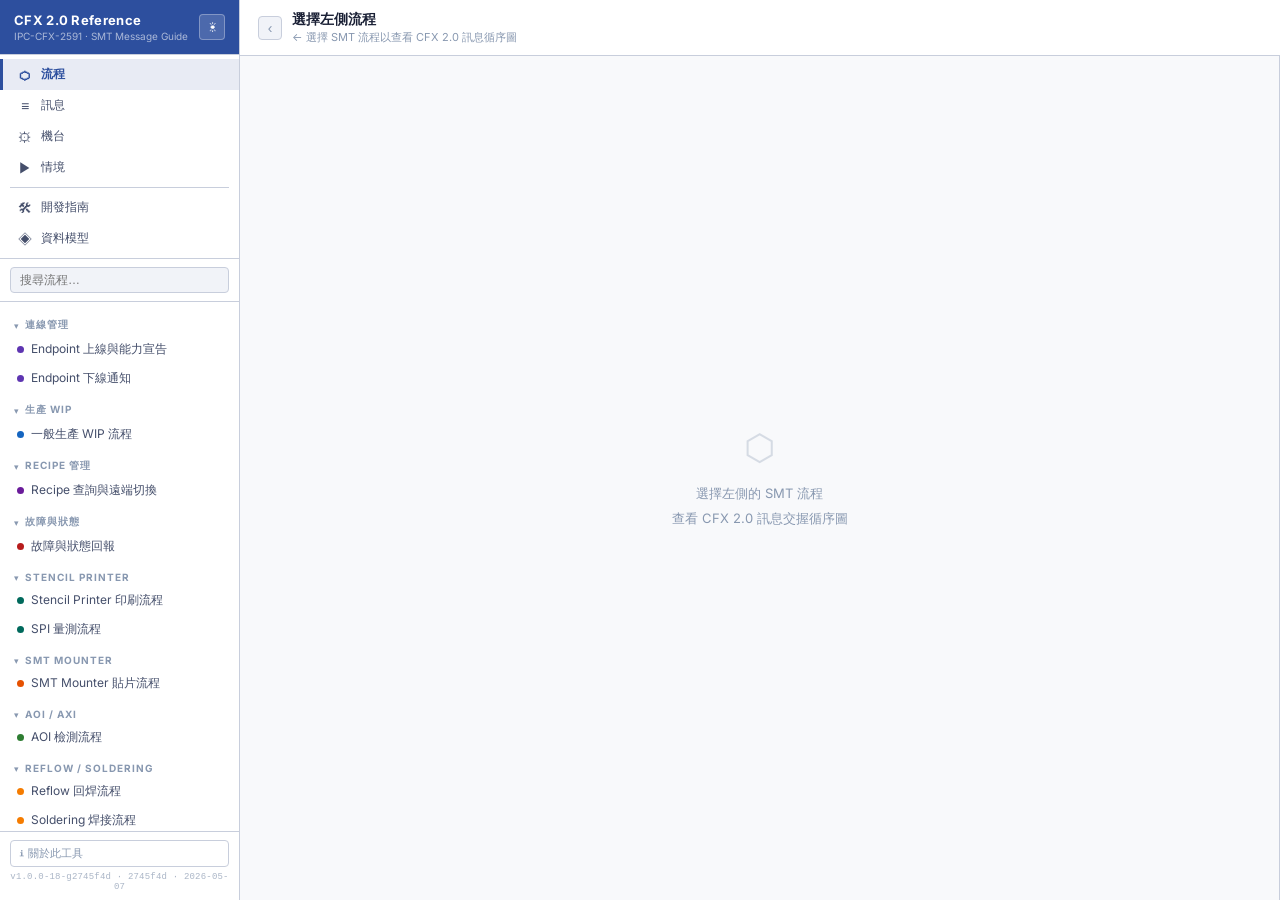
==== commit 2ccfb8d3: "fix: accessibility improvements (focus-visible, keyboard nav, ARIA, breadcrumb button) - index.html:" ====
--- a/index.html
+++ b/index.html
@@ -80,8 +80,8 @@
     <span id="fbadge" class="badge" style="display:none"></span>
   </div>
   <div id="view-bar" style="display:none">
-    <button class="vbtn active" data-view="diagram">⬡ 流程圖</button>
-    <button class="vbtn" data-view="list">≡ 訊息列表</button>
+    <button class="vbtn active" data-view="diagram"><span aria-hidden="true">⬡</span> 流程圖</button>
+    <button class="vbtn" data-view="list"><span aria-hidden="true">≡</span> 訊息列表</button>
   </div>
   <div class="filter-bar" id="fbar" style="display:none">
     <span style="font-size:10px;color:var(--text3);margin-right:4px">顯示：</span>
--- a/styles.css
+++ b/styles.css
@@ -51,13 +51,15 @@
 .modal-body a:hover{text-decoration:underline;}
 .grp-hdr{font-size:10px;font-weight:700;letter-spacing:1px;text-transform:uppercase;color:var(--text3);padding:10px 14px 3px;cursor:pointer;display:flex;align-items:center;gap:5px;user-select:none;}
 .grp-hdr:hover{color:var(--text2);}
+.grp-hdr:focus-visible{outline:2px solid var(--accent);outline-offset:-2px;border-radius:2px;}
 .grp-chevron{font-size:9px;transition:transform 0.2s ease;flex-shrink:0;}
 .grp-block.collapsed .grp-chevron{transform:rotate(-90deg);}
 .grp-items{max-height:2000px;overflow:hidden;transition:max-height 0.25s ease;}
 .grp-block.collapsed .grp-items{max-height:0;}
-.flow-item{display:flex;align-items:center;gap:7px;padding:6px 14px;cursor:pointer;border-left:3px solid transparent;font-size:12px;color:var(--text2);transition:all 0.1s;}
+.flow-item{display:flex;align-items:center;gap:7px;padding:6px 14px;cursor:pointer;border-left:3px solid transparent;font-size:12px;color:var(--text2);transition:background 0.1s,border-color 0.1s,color 0.1s;}
 .flow-item:hover{background:var(--bg3);color:var(--text);}
 .flow-item.active{background:var(--bg4);border-left-color:var(--accent);color:var(--accent2);font-weight:600;}
+.flow-item:focus-visible{outline:2px solid var(--accent);outline-offset:-2px;}
 .dot{width:7px;height:7px;border-radius:50%;flex-shrink:0;}
 #main{flex:1;display:flex;flex-direction:column;overflow:hidden;transition:background 0.2s;}
 #topbar{padding:10px 18px;border-bottom:1px solid var(--border);background:var(--bg2);display:flex;align-items:center;gap:10px;transition:background 0.2s,border-color 0.2s;}
@@ -70,6 +72,7 @@
 .fbtn{font-size:11px;padding:3px 10px;border-radius:20px;border:1px solid var(--border2);background:none;color:var(--text2);cursor:pointer;touch-action:manipulation;}
 .fbtn:hover{border-color:var(--accent);color:var(--accent2);}
 .fbtn.active{background:var(--accent2);border-color:var(--accent2);color:#fff;}
+.fbtn:focus-visible{outline:2px solid var(--accent);outline-offset:2px;}
 #content{flex:1;display:flex;overflow:hidden;}
 #seq-panel{flex:1;overflow:auto;padding:24px 28px;background:var(--bg);}
 #empty-state{display:flex;flex-direction:column;align-items:center;justify-content:center;height:100%;color:var(--text3);text-align:center;}
@@ -112,22 +115,26 @@
 .nav-item{display:flex;align-items:center;gap:8px;padding:7px 14px;cursor:pointer;border:none;border-left:3px solid transparent;font-size:12px;font-weight:500;color:var(--text2);background:none;width:100%;text-align:left;transition:background 0.12s,color 0.12s;touch-action:manipulation;}
 .nav-item:hover{background:var(--bg3);color:var(--text);}
 .nav-item.active{background:var(--bg4);border-left-color:var(--accent2);color:var(--accent2);font-weight:600;}
+.nav-item:focus-visible{outline:2px solid var(--accent);outline-offset:-2px;}
 .nav-item-icon{font-size:14px;line-height:1;flex-shrink:0;width:16px;text-align:center;}
 .nav-sep{height:1px;background:var(--border);margin:4px 10px;}
-.msg-item{display:flex;align-items:center;gap:7px;padding:5px 14px;cursor:pointer;border-left:3px solid transparent;font-size:12px;color:var(--text2);transition:all 0.1s;}
+.msg-item{display:flex;align-items:center;gap:7px;padding:5px 14px;cursor:pointer;border-left:3px solid transparent;font-size:12px;color:var(--text2);transition:background 0.1s,border-color 0.1s,color 0.1s;}
 .msg-item:hover{background:var(--bg3);color:var(--text);}
 .msg-item.active{background:var(--bg4);border-left-color:var(--accent);color:var(--accent2);}
+.msg-item:focus-visible{outline:2px solid var(--accent);outline-offset:-2px;}
 .msg-dir{font-size:8px;font-weight:700;padding:1px 4px;border-radius:3px;border:1px solid;flex-shrink:0;letter-spacing:0.5px;}
 .msg-name{overflow:hidden;text-overflow:ellipsis;white-space:nowrap;}
 /* ── Machine perspective ───────────────────────── */
-.machine-item{display:flex;align-items:center;gap:7px;padding:6px 14px;cursor:pointer;border-left:3px solid transparent;font-size:12px;color:var(--text2);transition:all 0.1s;}
+.machine-item{display:flex;align-items:center;gap:7px;padding:6px 14px;cursor:pointer;border-left:3px solid transparent;font-size:12px;color:var(--text2);transition:background 0.1s,border-color 0.1s,color 0.1s;}
 .machine-item:hover{background:var(--bg3);color:var(--text);}
 .machine-item.active{background:var(--bg4);border-left-color:var(--accent);color:var(--accent2);font-weight:600;}
+.machine-item:focus-visible{outline:2px solid var(--accent);outline-offset:-2px;}
 .mach-detail{padding:8px 0 24px;}
 .mach-section-hdr{font-size:10px;font-weight:700;text-transform:uppercase;letter-spacing:1px;color:var(--text3);padding:14px 24px 6px;border-top:1px solid var(--border);}
 .mach-section-hdr:first-child{border-top:none;}
-.flow-card{display:flex;align-items:flex-start;gap:10px;padding:9px 24px;cursor:pointer;border-left:3px solid transparent;transition:all 0.1s;}
+.flow-card{display:flex;align-items:flex-start;gap:10px;padding:9px 24px;cursor:pointer;border-left:3px solid transparent;transition:background 0.1s,border-color 0.1s;}
 .flow-card:hover{background:var(--bg3);border-left-color:var(--accent);}
+.flow-card:focus-visible{outline:2px solid var(--accent);outline-offset:-2px;}
 .flow-card-body{flex:1;min-width:0;}
 .flow-card-label{font-size:13px;font-weight:600;color:var(--text);}
 .flow-card-desc{font-size:11px;color:var(--text3);margin-top:2px;white-space:nowrap;overflow:hidden;text-overflow:ellipsis;}
@@ -138,6 +145,9 @@
 #breadcrumb{font-size:10px;color:var(--text3);margin-bottom:4px;display:flex;align-items:center;gap:0;flex-wrap:wrap;}
 #breadcrumb a{color:var(--text3);text-decoration:none;transition:color 0.1s;}
 #breadcrumb a:hover{color:var(--accent);}
+.bc-home{background:none;border:none;cursor:pointer;color:var(--text3);font-size:10px;padding:0;font-family:inherit;}
+.bc-home:hover{color:var(--accent);}
+.bc-home:focus-visible{outline:2px solid var(--accent);outline-offset:2px;border-radius:2px;}
 .bc-sep{margin:0 5px;opacity:0.45;}
 .bc-dot{width:6px;height:6px;border-radius:50%;display:inline-block;margin-right:3px;vertical-align:middle;}
 .bc-cur{color:var(--text2);font-weight:600;}
@@ -146,6 +156,7 @@
 .vbtn{font-size:11px;padding:3px 12px;border-radius:4px;border:1px solid var(--border);background:none;color:var(--text2);cursor:pointer;font-weight:500;transition:all 0.1s;}
 .vbtn:hover{border-color:var(--accent);color:var(--accent2);}
 .vbtn.active{background:var(--accent2);border-color:var(--accent2);color:#fff;font-weight:600;}
+.vbtn:focus-visible{outline:2px solid var(--accent);outline-offset:2px;}
 /* ── List panel ─────────────────────────────────── */
 #list-panel{flex:1;overflow:auto;padding:16px 24px;background:var(--bg);}
 .list-step{display:flex;align-items:center;gap:8px;padding:7px 10px;border-radius:5px;cursor:pointer;transition:background 0.1s;border:1px solid transparent;margin-bottom:3px;}
@@ -164,9 +175,10 @@
 /* ── SVG active glow (applied via class on outer div) ── */
 .seqc-has-active svg [data-msg].msg-active rect{stroke-width:2;}
 
-.scenario-item{display:flex;align-items:center;gap:7px;padding:6px 14px;cursor:pointer;border-left:3px solid transparent;font-size:12px;color:var(--text2);transition:all 0.1s;}
+.scenario-item{display:flex;align-items:center;gap:7px;padding:6px 14px;cursor:pointer;border-left:3px solid transparent;font-size:12px;color:var(--text2);transition:background 0.1s,border-color 0.1s,color 0.1s;}
 .scenario-item:hover{background:var(--bg3);color:var(--text);}
 .scenario-item.active{background:var(--bg4);border-left-color:var(--accent);color:var(--accent2);font-weight:600;}
+.scenario-item:focus-visible{outline:2px solid var(--accent);outline-offset:-2px;}
 .scenario-item-icon{font-size:14px;line-height:1;flex-shrink:0;}
 .scenario-item-body{min-width:0;}
 .scenario-item-label{font-weight:600;white-space:nowrap;overflow:hidden;text-overflow:ellipsis;}
@@ -178,9 +190,10 @@
 .scenario-chips{padding:4px 24px 2px 57px;display:flex;flex-wrap:wrap;gap:2px;}
 
 /* ── Guide sidebar TOC ──────────────────────────────── */
-.guide-toc-item{display:flex;align-items:center;gap:8px;padding:7px 14px;cursor:pointer;border-left:3px solid transparent;font-size:12px;color:var(--text2);transition:all 0.1s;}
+.guide-toc-item{display:flex;align-items:center;gap:8px;padding:7px 14px;cursor:pointer;border-left:3px solid transparent;font-size:12px;color:var(--text2);transition:background 0.1s,border-color 0.1s,color 0.1s;}
 .guide-toc-item:hover{background:var(--bg3);color:var(--text);}
 .guide-toc-item.active{background:var(--bg4);border-left-color:var(--accent);color:var(--accent2);font-weight:600;}
+.guide-toc-item:focus-visible{outline:2px solid var(--accent);outline-offset:-2px;}
 .guide-toc-icon{font-size:14px;line-height:1;flex-shrink:0;}
 
 /* ── Guide main content ─────────────────────────────── */
@@ -230,6 +243,7 @@
 .flow-chips{display:flex;flex-wrap:wrap;gap:5px;margin-top:4px;}
 .flow-chip{font-size:10px;padding:2px 9px;border-radius:12px;border:1px solid var(--border);color:var(--text2);background:none;cursor:pointer;transition:all 0.1s;}
 .flow-chip:hover{background:var(--bg3);filter:brightness(1.1);}
+.flow-chip:focus-visible{outline:2px solid var(--accent);outline-offset:2px;}
 
 /* ── AMQP topic row (in message detail panel) ─────── */
 .amqp-topic-row{display:flex;align-items:center;gap:7px;padding:6px 10px;background:var(--bg3);border:1px solid var(--border);border-radius:5px;margin:10px 0 4px;flex-wrap:wrap;}
@@ -245,6 +259,7 @@
 .entity-item { display:flex; align-items:center; gap:8px; padding:7px 14px; cursor:pointer; font-size:12px; color:var(--text); border-left:3px solid transparent; transition:background 0.12s; }
 .entity-item:hover { background:var(--bg2); }
 .entity-item.active { background:var(--bg2); border-left-color:var(--accent); font-weight:600; }
+.entity-item:focus-visible { outline:2px solid var(--accent); outline-offset:-2px; }
 .entity-item-label { font-weight:600; }
 .entity-item-zh { color:var(--text2); font-size:11px; }
 .entity-phase { font-size:9px; padding:1px 5px; border-radius:10px; background:var(--accent)22; color:var(--accent2); border:1px solid var(--accent)44; flex-shrink:0; }
@@ -256,6 +271,7 @@
 .entity-notes { font-size:11px; color:var(--text2); background:var(--bg2); border-left:3px solid var(--accent); padding:8px 12px; border-radius:0 4px 4px 0; margin:10px 0 14px; line-height:1.6; }
 .entity-msg-chip { display:inline-flex; align-items:center; gap:4px; font-size:10px; padding:3px 8px; border-radius:12px; border:1px solid var(--border2); background:var(--bg2); cursor:pointer; transition:background 0.12s; margin:2px 3px 2px 0; color:var(--text2); }
 .entity-msg-chip:hover { background:var(--accent)18; border-color:var(--accent); color:var(--accent2); }
+.entity-msg-chip:focus-visible { outline:2px solid var(--accent); outline-offset:2px; }
 .entity-msg-chip.create { border-color:#1565c044; background:#1565c010; color:#1565c0; }
 .entity-msg-chip.create:hover { background:#1565c022; }
 .entity-msg-chip.update { border-color:#2e7d3244; background:#2e7d3210; color:#2e7d32; }
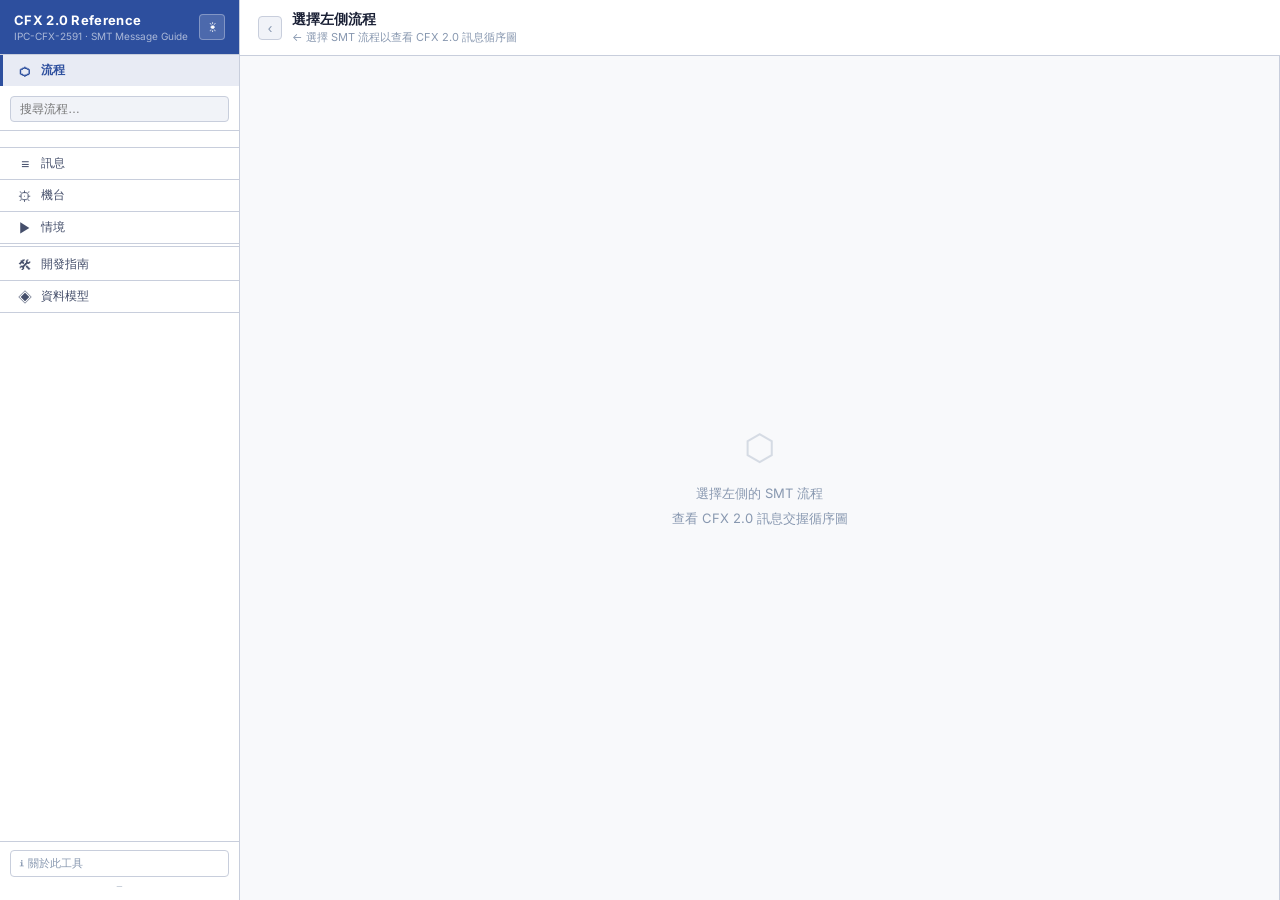
==== commit c719be2b: "feat: accordion sidebar — each section shows its own sub-list - index.html: wrap each nav-item in .n" ====
--- a/index.html
+++ b/index.html
@@ -20,16 +20,38 @@
     </div>
   </header>
   <nav id="mode-nav" aria-label="視角選擇">
-    <button class="nav-item active" data-mode="flows"><span class="nav-item-icon" aria-hidden="true">⬡</span>流程</button>
-    <button class="nav-item" data-mode="messages"><span class="nav-item-icon" aria-hidden="true">≡</span>訊息</button>
-    <button class="nav-item" data-mode="machines"><span class="nav-item-icon" aria-hidden="true">⚙</span>機台</button>
-    <button class="nav-item" data-mode="scenarios"><span class="nav-item-icon" aria-hidden="true">▶</span>情境</button>
+    <div class="nav-section">
+      <button class="nav-item active" data-mode="flows"><span class="nav-item-icon" aria-hidden="true">⬡</span>流程</button>
+      <div class="nav-sub" id="nav-sub-flows">
+        <div id="search-wrap"><input id="search" placeholder="搜尋流程…" aria-label="搜尋" autocomplete="off" name="search"></div>
+        <div id="flow-list"></div>
+      </div>
+    </div>
+    <div class="nav-section">
+      <button class="nav-item" data-mode="messages"><span class="nav-item-icon" aria-hidden="true">≡</span>訊息</button>
+      <div class="nav-sub" id="nav-sub-messages" style="display:none">
+        <div id="msg-search-wrap"><input id="msg-search" placeholder="搜尋訊息…" aria-label="搜尋訊息" autocomplete="off"></div>
+        <div id="msg-list-inner"></div>
+      </div>
+    </div>
+    <div class="nav-section">
+      <button class="nav-item" data-mode="machines"><span class="nav-item-icon" aria-hidden="true">⚙</span>機台</button>
+      <div class="nav-sub" id="nav-sub-machines" style="display:none"></div>
+    </div>
+    <div class="nav-section">
+      <button class="nav-item" data-mode="scenarios"><span class="nav-item-icon" aria-hidden="true">▶</span>情境</button>
+      <div class="nav-sub" id="nav-sub-scenarios" style="display:none"></div>
+    </div>
     <div class="nav-sep"></div>
-    <button class="nav-item" data-mode="guide"><span class="nav-item-icon" aria-hidden="true">🛠</span>開發指南</button>
-    <button class="nav-item" data-mode="domain"><span class="nav-item-icon" aria-hidden="true">◈</span>資料模型</button>
+    <div class="nav-section">
+      <button class="nav-item" data-mode="guide"><span class="nav-item-icon" aria-hidden="true">🛠</span>開發指南</button>
+      <div class="nav-sub" id="nav-sub-guide" style="display:none"></div>
+    </div>
+    <div class="nav-section">
+      <button class="nav-item" data-mode="domain"><span class="nav-item-icon" aria-hidden="true">◈</span>資料模型</button>
+      <div class="nav-sub" id="nav-sub-domain" style="display:none"></div>
+    </div>
   </nav>
-  <div id="search-wrap"><input id="search" placeholder="搜尋流程…" aria-label="搜尋" autocomplete="off" name="search"></div>
-  <div id="flow-list"></div>
   <footer id="sb-footer">
     <button id="about-btn" title="資料來源與免責聲明">ℹ 關於此工具</button>
     <div id="version-info" class="version-info">—</div>
--- a/styles.css
+++ b/styles.css
@@ -25,10 +25,15 @@
 #theme-toggle{background:rgba(255,255,255,0.15);border:1px solid rgba(255,255,255,0.3);color:#fff;border-radius:4px;width:26px;height:26px;font-size:13px;cursor:pointer;flex-shrink:0;display:flex;align-items:center;justify-content:center;transition:background 0.15s;}
 #theme-toggle:hover{background:rgba(255,255,255,0.28);}
 #search-wrap{padding:8px 10px;border-bottom:1px solid var(--border);}
+#msg-search-wrap{padding:8px 10px;border-bottom:1px solid var(--border);}
+#msg-search{width:100%;background:var(--bg3);border:1px solid var(--border);border-radius:4px;color:var(--text);font-size:12px;padding:5px 9px;outline:none;}
+#msg-search:focus-visible{outline:2px solid var(--accent);outline-offset:1px;}
 #search{width:100%;background:var(--bg3);border:1px solid var(--border);border-radius:4px;color:var(--text);font-size:12px;padding:5px 9px;outline:none;}
 #search:focus{border-color:var(--accent);}
 #search:focus-visible{outline:2px solid var(--accent);outline-offset:-2px;}
-#flow-list{overflow-y:auto;flex:1;padding:6px 0;}
+#flow-list{padding:6px 0;}
+.nav-section{border-bottom:1px solid var(--border);}
+.nav-sub{padding-top:2px;padding-bottom:4px;}
 #sb-footer{border-top:1px solid var(--border);padding:8px 10px;flex-shrink:0;}
 #about-btn{width:100%;background:none;border:1px solid var(--border);border-radius:4px;color:var(--text3);font-size:11px;padding:5px 8px;cursor:pointer;text-align:left;transition:background 0.15s,color 0.15s;}
 #about-btn:hover{background:var(--bg3);color:var(--text);}
@@ -111,13 +116,13 @@
 ::-webkit-scrollbar{width:5px;height:5px;}
 ::-webkit-scrollbar-track{background:transparent;}
 ::-webkit-scrollbar-thumb{background:var(--border2);border-radius:3px;}
-#mode-nav{border-bottom:1px solid var(--border);padding:4px 0;}
+#mode-nav{flex:1;overflow-y:auto;padding-bottom:4px;}
 .nav-item{display:flex;align-items:center;gap:8px;padding:7px 14px;cursor:pointer;border:none;border-left:3px solid transparent;font-size:12px;font-weight:500;color:var(--text2);background:none;width:100%;text-align:left;transition:background 0.12s,color 0.12s;touch-action:manipulation;}
 .nav-item:hover{background:var(--bg3);color:var(--text);}
 .nav-item.active{background:var(--bg4);border-left-color:var(--accent2);color:var(--accent2);font-weight:600;}
 .nav-item:focus-visible{outline:2px solid var(--accent);outline-offset:-2px;}
 .nav-item-icon{font-size:14px;line-height:1;flex-shrink:0;width:16px;text-align:center;}
-.nav-sep{height:1px;background:var(--border);margin:4px 10px;}
+.nav-sep{height:1px;background:var(--border);margin:2px 0;}
 .msg-item{display:flex;align-items:center;gap:7px;padding:5px 14px;cursor:pointer;border-left:3px solid transparent;font-size:12px;color:var(--text2);transition:background 0.1s,border-color 0.1s,color 0.1s;}
 .msg-item:hover{background:var(--bg3);color:var(--text);}
 .msg-item.active{background:var(--bg4);border-left-color:var(--accent);color:var(--accent2);}
